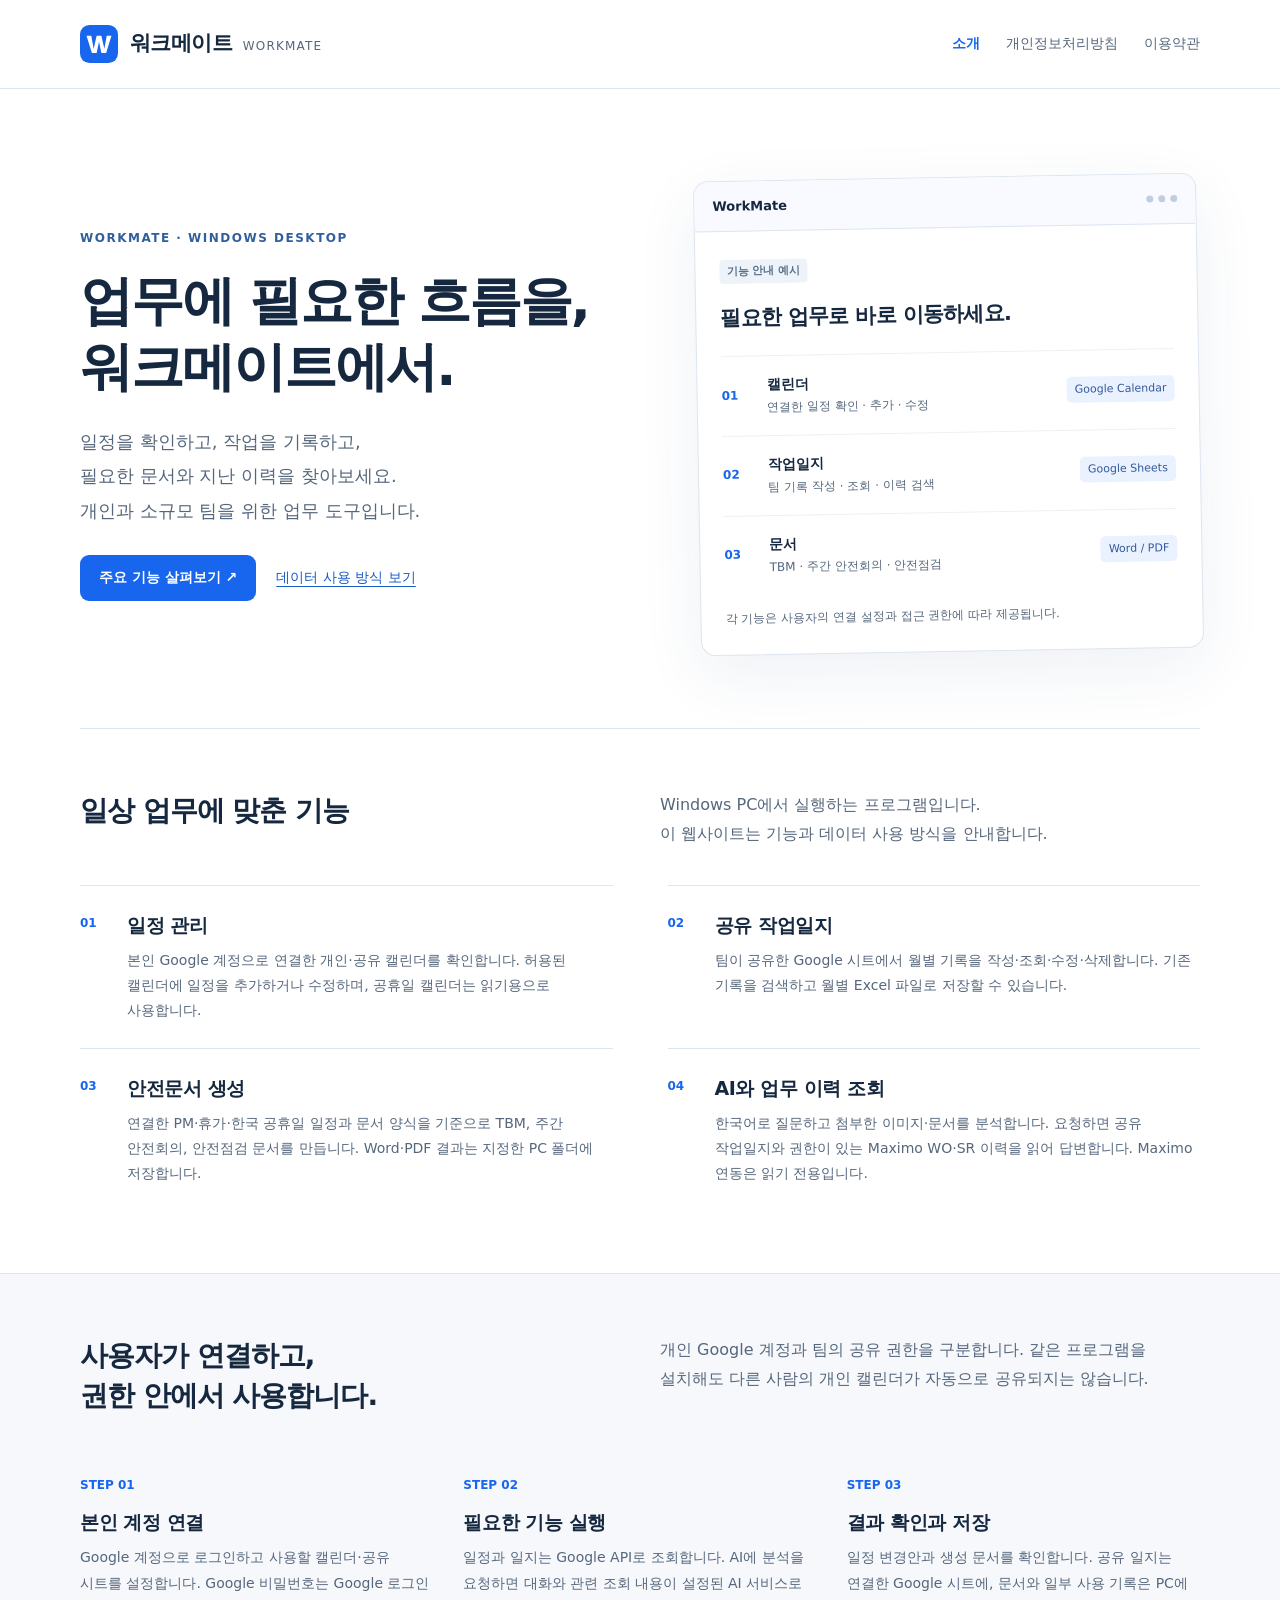
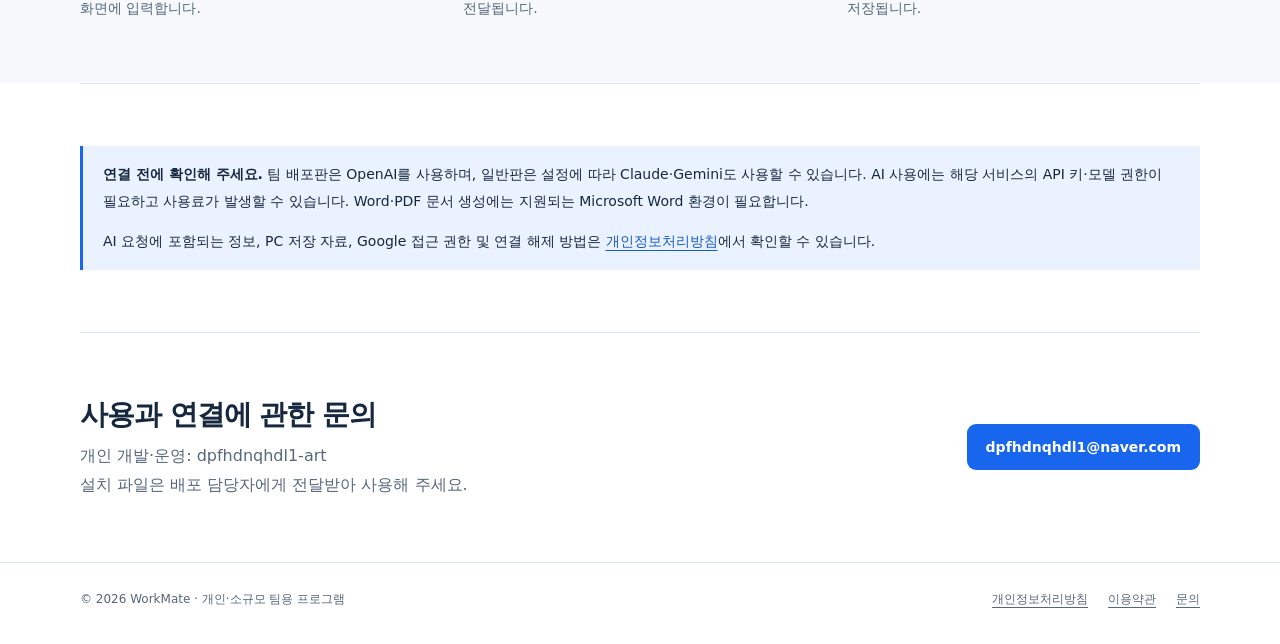
==== index.html @ 17191d7c "Add files via upload" ====
<!doctype html>
<html lang="ko">
<head>
  <meta charset="utf-8"><meta name="viewport" content="width=device-width,initial-scale=1">
  <title>워크메이트 | WorkMate</title>
  <meta name="description" content="워크메이트는 개인과 소규모 팀을 위한 Windows 업무 도구입니다. Google 일정과 공유 작업일지, 안전문서 생성, AI 업무 조회를 지원합니다.">
  <link rel="stylesheet" href="style.css"><link rel="icon" href="icon.svg" type="image/svg+xml">
</head>
<body>
<a class="skip" href="#main">본문으로 이동</a>
<header class="header"><div class="wrap"><a class="brand" href="index.html"><img src="icon.svg" alt=""><span>워크메이트 <small>WORKMATE</small></span></a><nav aria-label="주 메뉴"><a href="index.html" aria-current="page">소개</a><a href="privacy.html">개인정보처리방침</a><a href="terms.html">이용약관</a></nav></div></header>
<main id="main">
  <div class="wrap hero">
    <div><p class="eyebrow">WORKMATE · WINDOWS DESKTOP</p><h1>업무에 필요한 흐름을,<br>워크메이트에서.</h1><p class="lead">일정을 확인하고, 작업을 기록하고,<br>필요한 문서와 지난 이력을 찾아보세요.<br>개인과 소규모 팀을 위한 업무 도구입니다.</p><div class="actions"><a class="button" href="#features">주요 기능 살펴보기 <span aria-hidden="true">&nbsp;↗</span></a><a href="privacy.html">데이터 사용 방식 보기</a></div></div>
    <div class="window" aria-label="주요 기능을 설명하는 예시 화면">
      <div class="window-bar"><span>WorkMate</span><span class="dots" aria-hidden="true"><i></i><i></i><i></i></span></div>
      <div class="window-body"><span class="demo-badge">기능 안내 예시</span><p class="demo-heading">필요한 업무로 바로 이동하세요.</p>
        <div class="mini-row"><span class="mini-number">01</span><div><strong>캘린더</strong><span class="desc">연결한 일정 확인 · 추가 · 수정</span></div><span class="mini-tag">Google Calendar</span></div>
        <div class="mini-row"><span class="mini-number">02</span><div><strong>작업일지</strong><span class="desc">팀 기록 작성 · 조회 · 이력 검색</span></div><span class="mini-tag">Google Sheets</span></div>
        <div class="mini-row"><span class="mini-number">03</span><div><strong>문서</strong><span class="desc">TBM · 주간 안전회의 · 안전점검</span></div><span class="mini-tag">Word / PDF</span></div>
        <p class="mini-note">각 기능은 사용자의 연결 설정과 접근 권한에 따라 제공됩니다.</p>
      </div>
    </div>
  </div>
  <section class="section wrap" id="features"><div class="section-head"><h2>일상 업무에 맞춘 기능</h2><p>Windows PC에서 실행하는 프로그램입니다.<br>이 웹사이트는 기능과 데이터 사용 방식을 안내합니다.</p></div>
    <div class="feature-list">
      <article class="feature"><span class="n">01</span><div><h3>일정 관리</h3><p>본인 Google 계정으로 연결한 개인·공유 캘린더를 확인합니다. 허용된 캘린더에 일정을 추가하거나 수정하며, 공휴일 캘린더는 읽기용으로 사용합니다.</p></div></article>
      <article class="feature"><span class="n">02</span><div><h3>공유 작업일지</h3><p>팀이 공유한 Google 시트에서 월별 기록을 작성·조회·수정·삭제합니다. 기존 기록을 검색하고 월별 Excel 파일로 저장할 수 있습니다.</p></div></article>
      <article class="feature"><span class="n">03</span><div><h3>안전문서 생성</h3><p>연결한 PM·휴가·한국 공휴일 일정과 문서 양식을 기준으로 TBM, 주간 안전회의, 안전점검 문서를 만듭니다. Word·PDF 결과는 지정한 PC 폴더에 저장합니다.</p></div></article>
      <article class="feature"><span class="n">04</span><div><h3>AI와 업무 이력 조회</h3><p>한국어로 질문하고 첨부한 이미지·문서를 분석합니다. 요청하면 공유 작업일지와 권한이 있는 Maximo WO·SR 이력을 읽어 답변합니다. Maximo 연동은 읽기 전용입니다.</p></div></article>
    </div>
  </section>
  <section class="section soft"><div class="wrap"><div class="section-head"><h2>사용자가 연결하고,<br>권한 안에서 사용합니다.</h2><p>개인 Google 계정과 팀의 공유 권한을 구분합니다. 같은 프로그램을 설치해도 다른 사람의 개인 캘린더가 자동으로 공유되지는 않습니다.</p></div><div class="flow">
    <div><span class="step">STEP 01</span><h3>본인 계정 연결</h3><p>Google 계정으로 로그인하고 사용할 캘린더·공유 시트를 설정합니다. Google 비밀번호는 Google 로그인 화면에 입력합니다.</p></div>
    <div><span class="step">STEP 02</span><h3>필요한 기능 실행</h3><p>일정과 일지는 Google API로 조회합니다. AI에 분석을 요청하면 대화와 관련 조회 내용이 설정된 AI 서비스로 전달됩니다.</p></div>
    <div><span class="step">STEP 03</span><h3>결과 확인과 저장</h3><p>일정 변경안과 생성 문서를 확인합니다. 공유 일지는 연결한 Google 시트에, 문서와 일부 사용 기록은 PC에 저장됩니다.</p></div>
  </div></div></section>
  <section class="section wrap"><div class="notice"><p><strong>연결 전에 확인해 주세요.</strong> 팀 배포판은 OpenAI를 사용하며, 일반판은 설정에 따라 Claude·Gemini도 사용할 수 있습니다. AI 사용에는 해당 서비스의 API 키·모델 권한이 필요하고 사용료가 발생할 수 있습니다. Word·PDF 문서 생성에는 지원되는 Microsoft Word 환경이 필요합니다.</p><p>AI 요청에 포함되는 정보, PC 저장 자료, Google 접근 권한 및 연결 해제 방법은 <a href="privacy.html">개인정보처리방침</a>에서 확인할 수 있습니다.</p></div></section>
  <section class="section wrap contact"><div><h2>사용과 연결에 관한 문의</h2><p>개인 개발·운영: dpfhdnqhdl1-art<br>설치 파일은 배포 담당자에게 전달받아 사용해 주세요.</p></div><a class="button" href="mailto:dpfhdnqhdl1@naver.com">dpfhdnqhdl1@naver.com</a></section>
</main>
<footer class="footer"><div class="wrap"><span>© 2026 WorkMate · 개인·소규모 팀용 프로그램</span><div class="footer-links"><a href="privacy.html">개인정보처리방침</a><a href="terms.html">이용약관</a><a href="mailto:dpfhdnqhdl1@naver.com">문의</a></div></div></footer>
</body></html>
---- style.css ----
:root{color-scheme:light;--ink:#16283f;--muted:#56677c;--blue:#1866ed;--line:#dde5ef;--paper:#f6f8fc;--soft:#eaf1ff}
*{box-sizing:border-box}html{scroll-behavior:smooth}body{margin:0;background:#fff;color:var(--ink);font-family:"Segoe UI","Malgun Gothic",system-ui,sans-serif;font-size:16px;line-height:1.8;word-break:keep-all;overflow-wrap:anywhere}a{color:#175bc7;text-underline-offset:4px}a:hover{text-decoration-thickness:2px}a:focus-visible,summary:focus-visible{outline:3px solid #edab24;outline-offset:5px;border-radius:3px}.wrap{width:min(1120px,calc(100% - 64px));margin:auto}.skip{position:absolute;left:16px;top:-90px;background:#fff;padding:12px;z-index:10}.skip:focus{top:12px}.header{border-bottom:1px solid var(--line);background:#fff}.header .wrap{min-height:88px;display:flex;align-items:center;justify-content:space-between;gap:24px}.brand{display:inline-flex;align-items:center;gap:12px;text-decoration:none;color:var(--ink);font-size:21px;font-weight:750;letter-spacing:-.6px}.brand img{width:38px;height:38px}.brand small{font-size:12px;color:var(--muted);font-weight:500;letter-spacing:1.2px;margin-left:4px}nav{display:flex;align-items:center;gap:26px;font-size:14px}nav a{color:var(--muted);text-decoration:none}nav a[aria-current=page]{color:var(--blue);font-weight:700}.hero{display:grid;grid-template-columns:1.1fr 1fr;align-items:center;gap:64px;padding:88px 0 76px}.eyebrow{color:#315f9e;font-size:12px;font-weight:750;letter-spacing:1.5px;margin:0 0 18px}h1,h2,h3,p{margin-top:0}h1{font-size:clamp(35px,4.3vw,53px);line-height:1.26;letter-spacing:-2.1px;margin-bottom:24px;font-weight:760}h2{font-size:28px;line-height:1.4;letter-spacing:-1px}h3{font-size:19px;line-height:1.5;letter-spacing:-.4px}.lead{font-size:18px;color:var(--muted);line-height:1.9}.button{display:inline-flex;align-items:center;justify-content:center;min-height:46px;padding:10px 19px;border-radius:9px;background:var(--blue);color:white;text-decoration:none;font-size:14px;font-weight:650}.button:hover{background:#0d54d0}.actions{display:flex;flex-wrap:wrap;align-items:center;gap:20px;margin-top:27px}.actions>a:not(.button){font-size:14px}.window{background:white;border:1px solid var(--line);border-radius:15px;box-shadow:0 20px 65px #21477913;overflow:hidden;transform:rotate(-1deg)}.window-bar{border-bottom:1px solid var(--line);padding:13px 18px;background:#f8faff;display:flex;justify-content:space-between;gap:15px;align-items:center;font-size:13px;font-weight:700}.dots{display:flex;gap:5px}.dots i{width:7px;height:7px;border-radius:50%;background:#c1cde0}.window-body{padding:24px}.demo-badge{display:inline-block;font-size:11px;font-weight:700;color:#58708b;background:#eef3f9;border-radius:4px;padding:2px 7px;margin-bottom:16px}.demo-heading{font-size:21px;letter-spacing:-.7px;font-weight:700;margin-bottom:18px}.mini-row{display:grid;grid-template-columns:33px 1fr auto;gap:12px;align-items:center;padding:16px 0;border-top:1px solid #edf0f5;font-size:14px}.mini-number{color:var(--blue);font-size:12px;font-weight:750}.mini-row strong{display:block;font-size:14px}.mini-row span.desc{display:block;color:var(--muted);font-size:12px}.mini-tag{font-size:11px;background:var(--soft);border-radius:5px;color:#345a9b;padding:3px 8px}.mini-note{font-size:12px;color:var(--muted);margin:14px 0 0}.section{padding:62px 0;border-top:1px solid var(--line)}.section-head{display:grid;grid-template-columns:1fr 1fr;gap:40px;margin-bottom:32px}.section-head p{color:var(--muted);margin:0}.feature-list{display:grid;grid-template-columns:1fr 1fr;column-gap:55px}.feature{border-top:1px solid var(--line);padding:25px 0;display:grid;grid-template-columns:32px 1fr;gap:15px}.feature .n{font-size:12px;color:var(--blue);padding-top:2px;font-weight:700}.feature h3{margin-bottom:8px}.feature p{font-size:14px;color:var(--muted);margin:0}.soft{background:var(--paper)}.flow{display:grid;grid-template-columns:repeat(3,1fr);gap:30px}.flow .step{font-size:12px;color:var(--blue);font-weight:700}.flow h3{margin:9px 0}.flow p{font-size:14px;color:var(--muted);margin:0}.notice{border-left:3px solid var(--blue);padding:15px 20px;background:var(--soft);font-size:14px;line-height:1.9}.notice p:last-child{margin-bottom:0}.contact{display:flex;gap:24px;align-items:center;justify-content:space-between}.contact h2{margin-bottom:8px}.contact p{color:var(--muted);margin-bottom:0}.footer{border-top:1px solid var(--line);padding:26px 0 34px;font-size:12px;color:var(--muted)}.footer .wrap{display:flex;gap:20px;justify-content:space-between;flex-wrap:wrap}.footer-links{display:flex;flex-wrap:wrap;gap:20px}.footer a{color:var(--muted)}.document{max-width:840px;padding:58px 0 75px}.document h1{font-size:38px;letter-spacing:-1.4px}.document .meta{font-size:13px;color:var(--muted);margin-bottom:30px}.document h2{font-size:23px;margin-top:36px;padding-top:24px;border-top:1px solid var(--line)}.document p,.document li{font-size:15px}.document ul,.document ol{padding-left:24px}.document li{margin-bottom:8px}.document .intro{font-size:17px;color:var(--muted)}.table-scroll{max-width:100%;overflow-x:auto;border:1px solid var(--line);border-radius:8px;margin:20px 0}table{border-collapse:collapse;width:100%;font-size:14px}th,td{padding:14px 16px;vertical-align:top;text-align:left;border-bottom:1px solid var(--line)}tr:last-child td{border-bottom:0}th{background:#f0f4fa;color:#294665;font-weight:700}td:first-child{width:25%;font-weight:650}code{font-family:Consolas,monospace;font-size:12px;overflow-wrap:anywhere}.document .notice{margin:24px 0}.toc{display:flex;gap:9px 20px;flex-wrap:wrap;font-size:13px;border-bottom:1px solid var(--line);padding:0 0 25px;margin:0 0 26px}.toc a{text-decoration:none}.small{font-size:13px!important;color:var(--muted)}
@media(max-width:850px){.hero{gap:35px;padding:58px 0}.brand small{display:none}.section-head{grid-template-columns:1fr;gap:12px}.flow{gap:20px}.window-body{padding:18px}.mini-tag{display:none}.mini-row{grid-template-columns:28px 1fr}}
@media(max-width:650px){.wrap{width:calc(100% - 36px)}.header .wrap{min-height:100px;flex-direction:column;justify-content:center;gap:8px;padding:14px 0}nav{gap:20px;font-size:12px}.brand{font-size:19px}.brand img{width:31px;height:31px}.hero{grid-template-columns:1fr;gap:34px;padding:43px 0}.hero h1{font-size:37px;letter-spacing:-1.5px}.lead{font-size:16px}.window{transform:none}.section{padding:40px 0}.feature-list,.flow{grid-template-columns:1fr}.flow{gap:25px}.contact{align-items:flex-start;flex-direction:column}.contact .button{max-width:100%;font-size:13px}.document{padding-top:36px}.document h1{font-size:31px}.document h2{font-size:21px}th,td{padding:11px 10px;font-size:13px}.notice{padding:13px 16px}.footer .wrap{gap:12px}}
@media(prefers-reduced-motion:reduce){html{scroll-behavior:auto}}
@media print{.header,.footer,.toc,.skip{display:none}.wrap{width:100%}.document{padding:0;max-width:none}body{font-size:11pt}h2{break-after:avoid}a{color:inherit}.notice{background:none;border:1px solid #aaa}.table-scroll{overflow:visible}}
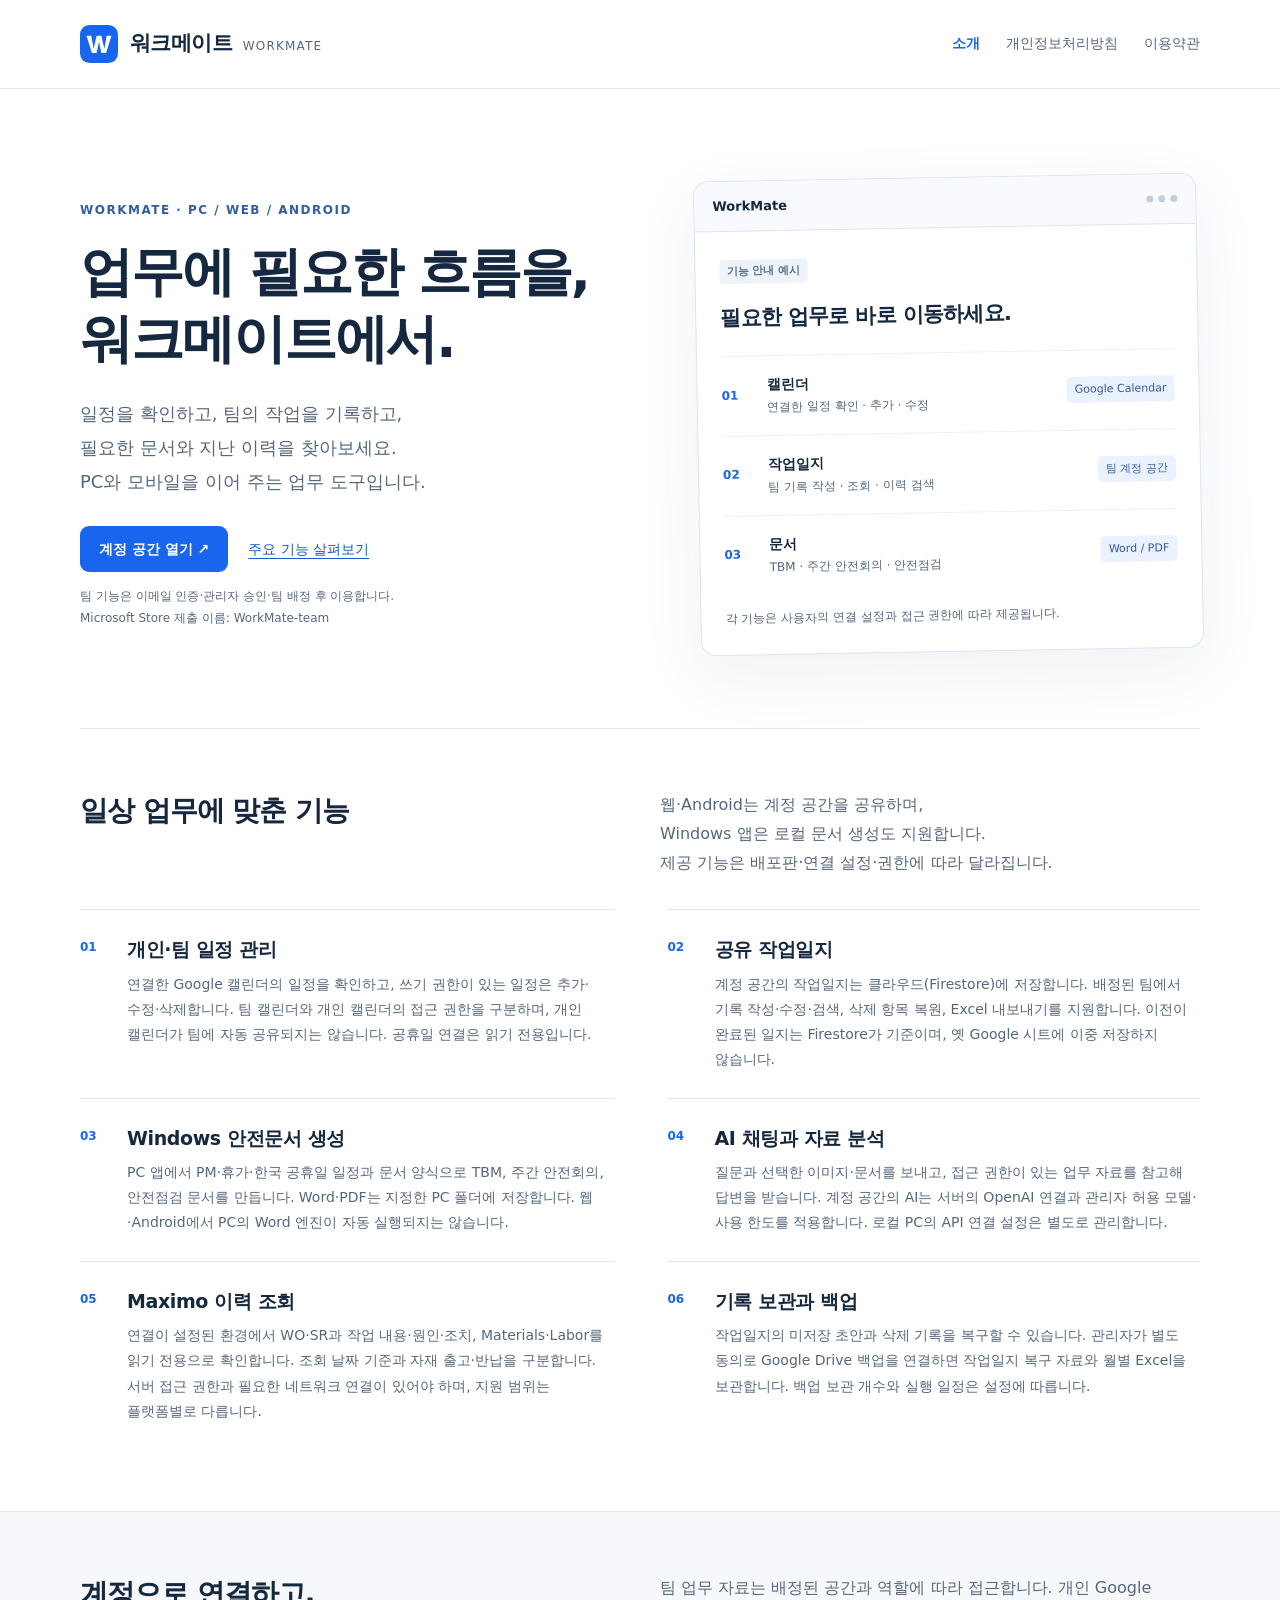
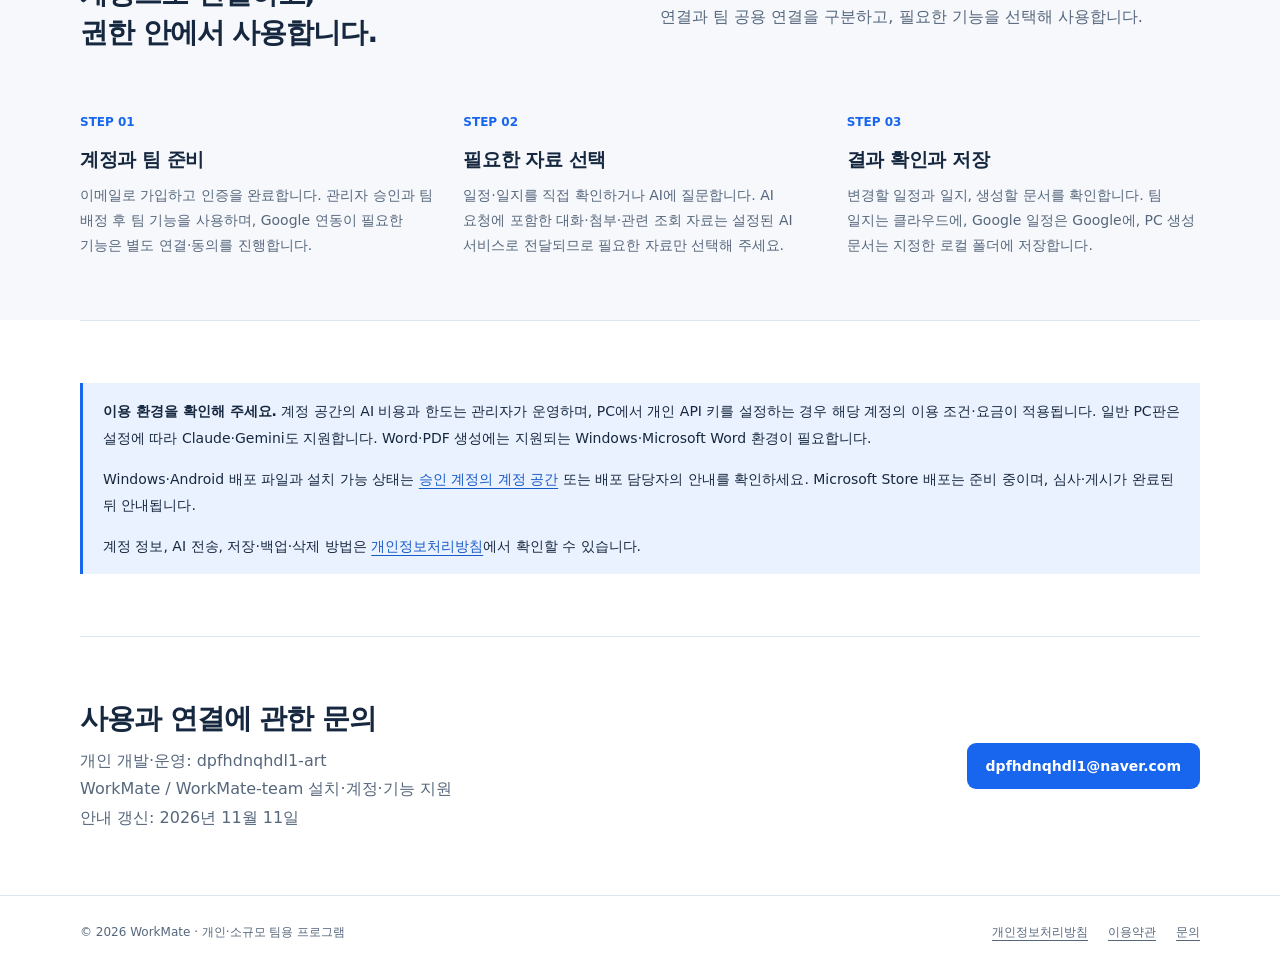
==== commit 34453452: "Update WorkMate introduction for PC, web, Android and Store support" ====
--- a/index.html
+++ b/index.html
@@ -3,7 +3,8 @@
 <head>
   <meta charset="utf-8"><meta name="viewport" content="width=device-width,initial-scale=1">
   <title>워크메이트 | WorkMate</title>
-  <meta name="description" content="워크메이트는 개인과 소규모 팀을 위한 Windows 업무 도구입니다. Google 일정과 공유 작업일지, 안전문서 생성, AI 업무 조회를 지원합니다.">
+  <meta name="description" content="워크메이트(WorkMate·WorkMate-team)는 PC, 웹, Android에서 일정·팀 작업일지·AI 업무 조회를 돕습니다. 기능별 이용 환경과 개인정보 처리 방식을 안내합니다.">
+  <link rel="canonical" href="https://dpfhdnqhdl1-art.github.io/">
   <link rel="stylesheet" href="style.css"><link rel="icon" href="icon.svg" type="image/svg+xml">
 </head>
 <body>
@@ -11,32 +12,34 @@
 <header class="header"><div class="wrap"><a class="brand" href="index.html"><img src="icon.svg" alt=""><span>워크메이트 <small>WORKMATE</small></span></a><nav aria-label="주 메뉴"><a href="index.html" aria-current="page">소개</a><a href="privacy.html">개인정보처리방침</a><a href="terms.html">이용약관</a></nav></div></header>
 <main id="main">
   <div class="wrap hero">
-    <div><p class="eyebrow">WORKMATE · WINDOWS DESKTOP</p><h1>업무에 필요한 흐름을,<br>워크메이트에서.</h1><p class="lead">일정을 확인하고, 작업을 기록하고,<br>필요한 문서와 지난 이력을 찾아보세요.<br>개인과 소규모 팀을 위한 업무 도구입니다.</p><div class="actions"><a class="button" href="#features">주요 기능 살펴보기 <span aria-hidden="true">&nbsp;↗</span></a><a href="privacy.html">데이터 사용 방식 보기</a></div></div>
+    <div><p class="eyebrow">WORKMATE · PC / WEB / ANDROID</p><h1>업무에 필요한 흐름을,<br>워크메이트에서.</h1><p class="lead">일정을 확인하고, 팀의 작업을 기록하고,<br>필요한 문서와 지난 이력을 찾아보세요.<br>PC와 모바일을 이어 주는 업무 도구입니다.</p><div class="actions"><a class="button" href="https://workmate-team.web.app/">계정 공간 열기 <span aria-hidden="true">&nbsp;↗</span></a><a href="#features">주요 기능 살펴보기</a></div><p class="mini-note">팀 기능은 이메일 인증·관리자 승인·팀 배정 후 이용합니다.<br>Microsoft Store 제출 이름: WorkMate-team</p></div>
     <div class="window" aria-label="주요 기능을 설명하는 예시 화면">
       <div class="window-bar"><span>WorkMate</span><span class="dots" aria-hidden="true"><i></i><i></i><i></i></span></div>
       <div class="window-body"><span class="demo-badge">기능 안내 예시</span><p class="demo-heading">필요한 업무로 바로 이동하세요.</p>
         <div class="mini-row"><span class="mini-number">01</span><div><strong>캘린더</strong><span class="desc">연결한 일정 확인 · 추가 · 수정</span></div><span class="mini-tag">Google Calendar</span></div>
-        <div class="mini-row"><span class="mini-number">02</span><div><strong>작업일지</strong><span class="desc">팀 기록 작성 · 조회 · 이력 검색</span></div><span class="mini-tag">Google Sheets</span></div>
+        <div class="mini-row"><span class="mini-number">02</span><div><strong>작업일지</strong><span class="desc">팀 기록 작성 · 조회 · 이력 검색</span></div><span class="mini-tag">팀 계정 공간</span></div>
         <div class="mini-row"><span class="mini-number">03</span><div><strong>문서</strong><span class="desc">TBM · 주간 안전회의 · 안전점검</span></div><span class="mini-tag">Word / PDF</span></div>
         <p class="mini-note">각 기능은 사용자의 연결 설정과 접근 권한에 따라 제공됩니다.</p>
       </div>
     </div>
   </div>
-  <section class="section wrap" id="features"><div class="section-head"><h2>일상 업무에 맞춘 기능</h2><p>Windows PC에서 실행하는 프로그램입니다.<br>이 웹사이트는 기능과 데이터 사용 방식을 안내합니다.</p></div>
+  <section class="section wrap" id="features"><div class="section-head"><h2>일상 업무에 맞춘 기능</h2><p>웹·Android는 계정 공간을 공유하며,<br>Windows 앱은 로컬 문서 생성도 지원합니다.<br>제공 기능은 배포판·연결 설정·권한에 따라 달라집니다.</p></div>
     <div class="feature-list">
-      <article class="feature"><span class="n">01</span><div><h3>일정 관리</h3><p>본인 Google 계정으로 연결한 개인·공유 캘린더를 확인합니다. 허용된 캘린더에 일정을 추가하거나 수정하며, 공휴일 캘린더는 읽기용으로 사용합니다.</p></div></article>
-      <article class="feature"><span class="n">02</span><div><h3>공유 작업일지</h3><p>팀이 공유한 Google 시트에서 월별 기록을 작성·조회·수정·삭제합니다. 기존 기록을 검색하고 월별 Excel 파일로 저장할 수 있습니다.</p></div></article>
-      <article class="feature"><span class="n">03</span><div><h3>안전문서 생성</h3><p>연결한 PM·휴가·한국 공휴일 일정과 문서 양식을 기준으로 TBM, 주간 안전회의, 안전점검 문서를 만듭니다. Word·PDF 결과는 지정한 PC 폴더에 저장합니다.</p></div></article>
-      <article class="feature"><span class="n">04</span><div><h3>AI와 업무 이력 조회</h3><p>한국어로 질문하고 첨부한 이미지·문서를 분석합니다. 요청하면 공유 작업일지와 권한이 있는 Maximo WO·SR 이력을 읽어 답변합니다. Maximo 연동은 읽기 전용입니다.</p></div></article>
+      <article class="feature"><span class="n">01</span><div><h3>개인·팀 일정 관리</h3><p>연결한 Google 캘린더의 일정을 확인하고, 쓰기 권한이 있는 일정은 추가·수정·삭제합니다. 팀 캘린더와 개인 캘린더의 접근 권한을 구분하며, 개인 캘린더가 팀에 자동 공유되지는 않습니다. 공휴일 연결은 읽기 전용입니다.</p></div></article>
+      <article class="feature"><span class="n">02</span><div><h3>공유 작업일지</h3><p>계정 공간의 작업일지는 클라우드(Firestore)에 저장합니다. 배정된 팀에서 기록 작성·수정·검색, 삭제 항목 복원, Excel 내보내기를 지원합니다. 이전이 완료된 일지는 Firestore가 기준이며, 옛 Google 시트에 이중 저장하지 않습니다.</p></div></article>
+      <article class="feature"><span class="n">03</span><div><h3>Windows 안전문서 생성</h3><p>PC 앱에서 PM·휴가·한국 공휴일 일정과 문서 양식으로 TBM, 주간 안전회의, 안전점검 문서를 만듭니다. Word·PDF는 지정한 PC 폴더에 저장합니다. 웹·Android에서 PC의 Word 엔진이 자동 실행되지는 않습니다.</p></div></article>
+      <article class="feature"><span class="n">04</span><div><h3>AI 채팅과 자료 분석</h3><p>질문과 선택한 이미지·문서를 보내고, 접근 권한이 있는 업무 자료를 참고해 답변을 받습니다. 계정 공간의 AI는 서버의 OpenAI 연결과 관리자 허용 모델·사용 한도를 적용합니다. 로컬 PC의 API 연결 설정은 별도로 관리합니다.</p></div></article>
+      <article class="feature"><span class="n">05</span><div><h3>Maximo 이력 조회</h3><p>연결이 설정된 환경에서 WO·SR과 작업 내용·원인·조치, Materials·Labor를 읽기 전용으로 확인합니다. 조회 날짜 기준과 자재 출고·반납을 구분합니다. 서버 접근 권한과 필요한 네트워크 연결이 있어야 하며, 지원 범위는 플랫폼별로 다릅니다.</p></div></article>
+      <article class="feature"><span class="n">06</span><div><h3>기록 보관과 백업</h3><p>작업일지의 미저장 초안과 삭제 기록을 복구할 수 있습니다. 관리자가 별도 동의로 Google Drive 백업을 연결하면 작업일지 복구 자료와 월별 Excel을 보관합니다. 백업 보관 개수와 실행 일정은 설정에 따릅니다.</p></div></article>
     </div>
   </section>
-  <section class="section soft"><div class="wrap"><div class="section-head"><h2>사용자가 연결하고,<br>권한 안에서 사용합니다.</h2><p>개인 Google 계정과 팀의 공유 권한을 구분합니다. 같은 프로그램을 설치해도 다른 사람의 개인 캘린더가 자동으로 공유되지는 않습니다.</p></div><div class="flow">
-    <div><span class="step">STEP 01</span><h3>본인 계정 연결</h3><p>Google 계정으로 로그인하고 사용할 캘린더·공유 시트를 설정합니다. Google 비밀번호는 Google 로그인 화면에 입력합니다.</p></div>
-    <div><span class="step">STEP 02</span><h3>필요한 기능 실행</h3><p>일정과 일지는 Google API로 조회합니다. AI에 분석을 요청하면 대화와 관련 조회 내용이 설정된 AI 서비스로 전달됩니다.</p></div>
-    <div><span class="step">STEP 03</span><h3>결과 확인과 저장</h3><p>일정 변경안과 생성 문서를 확인합니다. 공유 일지는 연결한 Google 시트에, 문서와 일부 사용 기록은 PC에 저장됩니다.</p></div>
+  <section class="section soft"><div class="wrap"><div class="section-head"><h2>계정으로 연결하고,<br>권한 안에서 사용합니다.</h2><p>팀 업무 자료는 배정된 공간과 역할에 따라 접근합니다. 개인 Google 연결과 팀 공용 연결을 구분하고, 필요한 기능을 선택해 사용합니다.</p></div><div class="flow">
+    <div><span class="step">STEP 01</span><h3>계정과 팀 준비</h3><p>이메일로 가입하고 인증을 완료합니다. 관리자 승인과 팀 배정 후 팀 기능을 사용하며, Google 연동이 필요한 기능은 별도 연결·동의를 진행합니다.</p></div>
+    <div><span class="step">STEP 02</span><h3>필요한 자료 선택</h3><p>일정·일지를 직접 확인하거나 AI에 질문합니다. AI 요청에 포함한 대화·첨부·관련 조회 자료는 설정된 AI 서비스로 전달되므로 필요한 자료만 선택해 주세요.</p></div>
+    <div><span class="step">STEP 03</span><h3>결과 확인과 저장</h3><p>변경할 일정과 일지, 생성할 문서를 확인합니다. 팀 일지는 클라우드에, Google 일정은 Google에, PC 생성 문서는 지정한 로컬 폴더에 저장합니다.</p></div>
   </div></div></section>
-  <section class="section wrap"><div class="notice"><p><strong>연결 전에 확인해 주세요.</strong> 팀 배포판은 OpenAI를 사용하며, 일반판은 설정에 따라 Claude·Gemini도 사용할 수 있습니다. AI 사용에는 해당 서비스의 API 키·모델 권한이 필요하고 사용료가 발생할 수 있습니다. Word·PDF 문서 생성에는 지원되는 Microsoft Word 환경이 필요합니다.</p><p>AI 요청에 포함되는 정보, PC 저장 자료, Google 접근 권한 및 연결 해제 방법은 <a href="privacy.html">개인정보처리방침</a>에서 확인할 수 있습니다.</p></div></section>
-  <section class="section wrap contact"><div><h2>사용과 연결에 관한 문의</h2><p>개인 개발·운영: dpfhdnqhdl1-art<br>설치 파일은 배포 담당자에게 전달받아 사용해 주세요.</p></div><a class="button" href="mailto:dpfhdnqhdl1@naver.com">dpfhdnqhdl1@naver.com</a></section>
+  <section class="section wrap"><div class="notice"><p><strong>이용 환경을 확인해 주세요.</strong> 계정 공간의 AI 비용과 한도는 관리자가 운영하며, PC에서 개인 API 키를 설정하는 경우 해당 계정의 이용 조건·요금이 적용됩니다. 일반 PC판은 설정에 따라 Claude·Gemini도 지원합니다. Word·PDF 생성에는 지원되는 Windows·Microsoft Word 환경이 필요합니다.</p><p>Windows·Android 배포 파일과 설치 가능 상태는 <a href="https://workmate-team.web.app/">승인 계정의 계정 공간</a> 또는 배포 담당자의 안내를 확인하세요. Microsoft Store 배포는 준비 중이며, 심사·게시가 완료된 뒤 안내됩니다.</p><p>계정 정보, AI 전송, 저장·백업·삭제 방법은 <a href="privacy.html">개인정보처리방침</a>에서 확인할 수 있습니다.</p></div></section>
+  <section class="section wrap contact" id="support"><div><h2>사용과 연결에 관한 문의</h2><p>개인 개발·운영: dpfhdnqhdl1-art<br>WorkMate / WorkMate-team 설치·계정·기능 지원<br>안내 갱신: 2026년 11월 11일</p></div><a class="button" href="mailto:dpfhdnqhdl1@naver.com">dpfhdnqhdl1@naver.com</a></section>
 </main>
 <footer class="footer"><div class="wrap"><span>© 2026 WorkMate · 개인·소규모 팀용 프로그램</span><div class="footer-links"><a href="privacy.html">개인정보처리방침</a><a href="terms.html">이용약관</a><a href="mailto:dpfhdnqhdl1@naver.com">문의</a></div></div></footer>
 </body></html>
